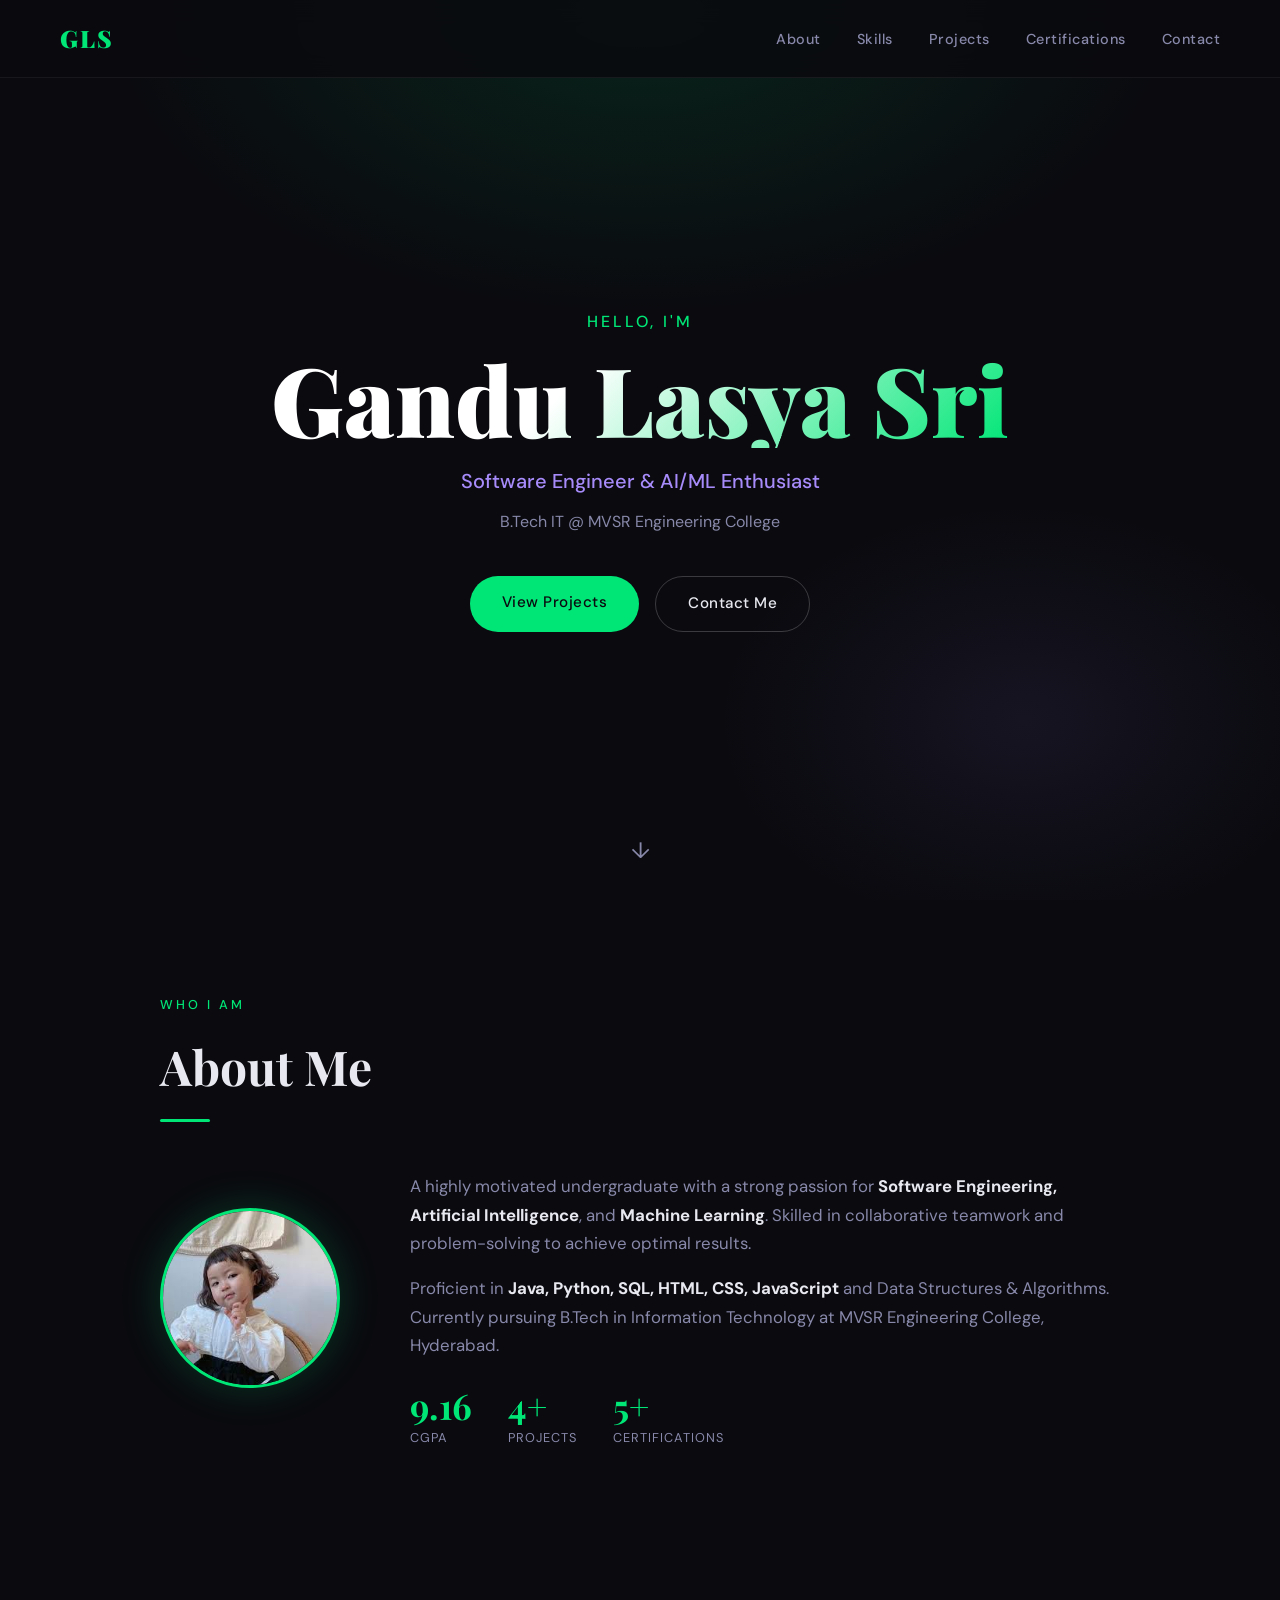
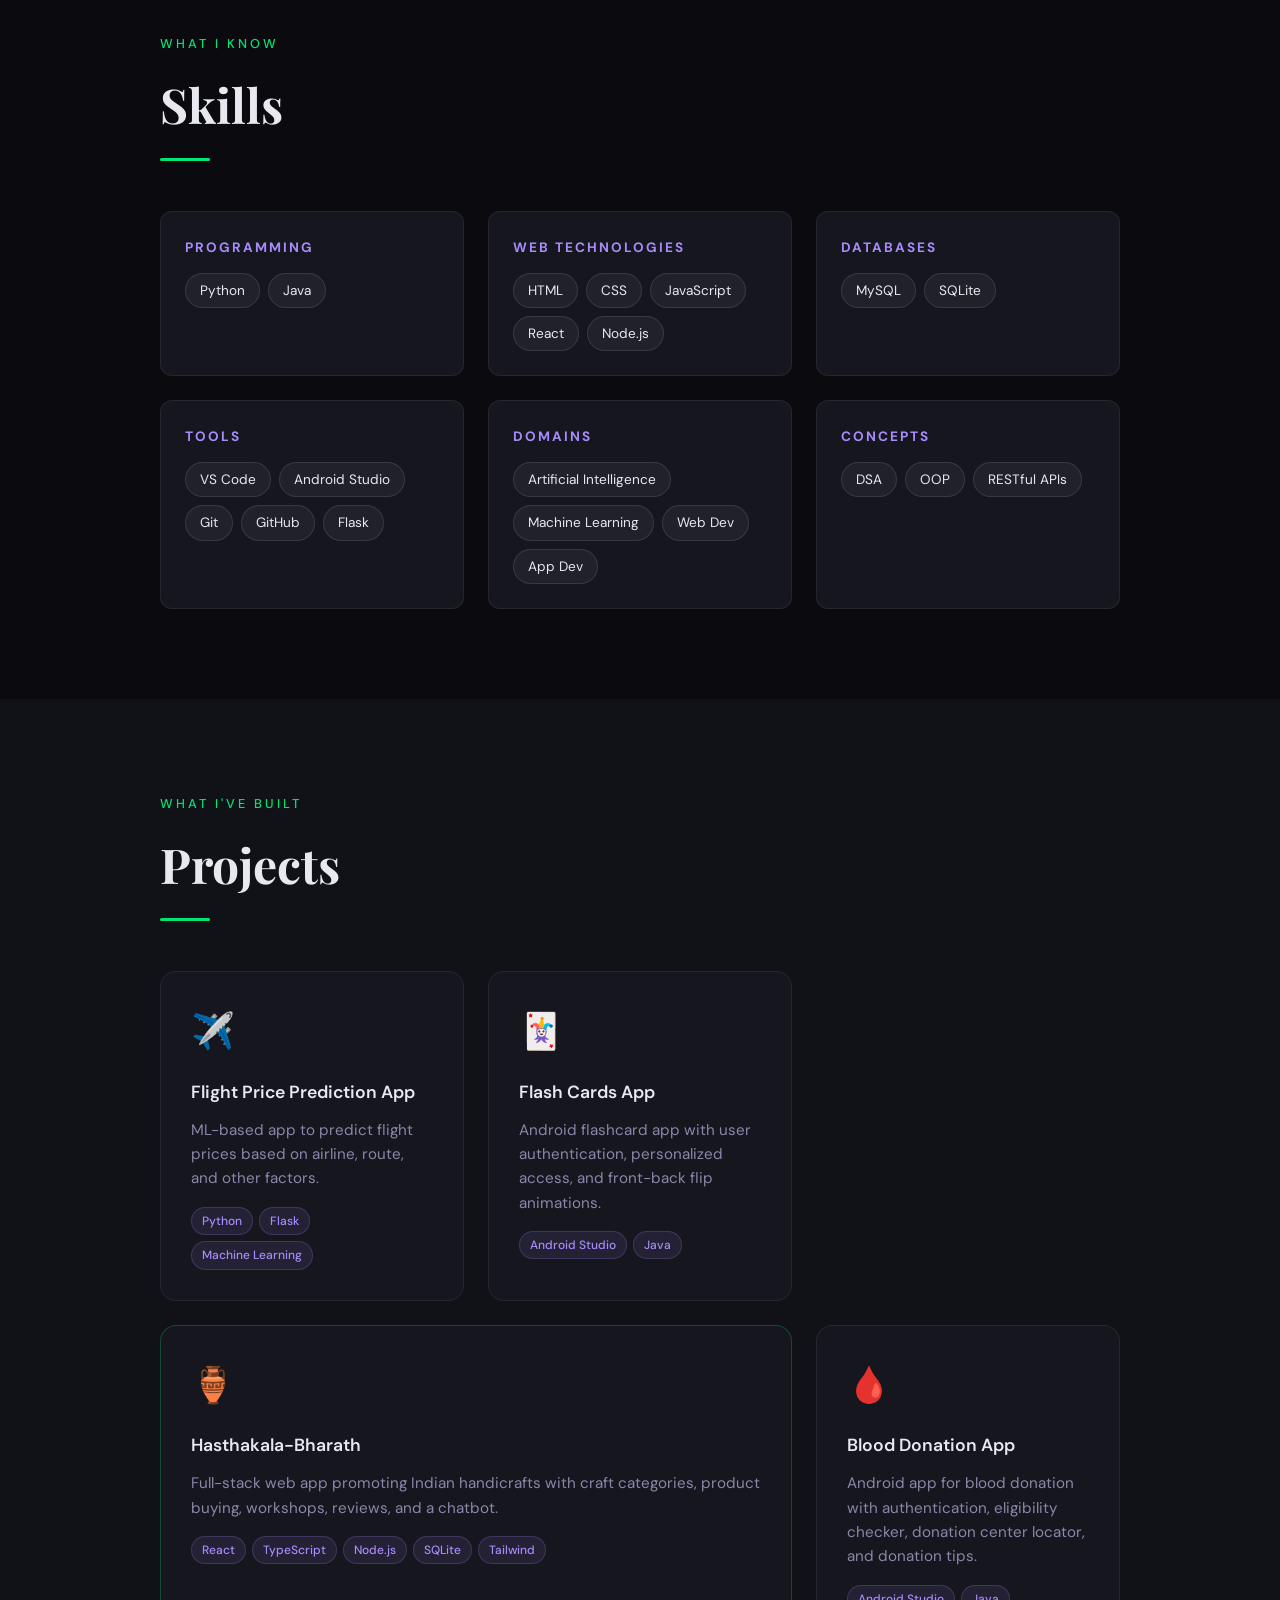
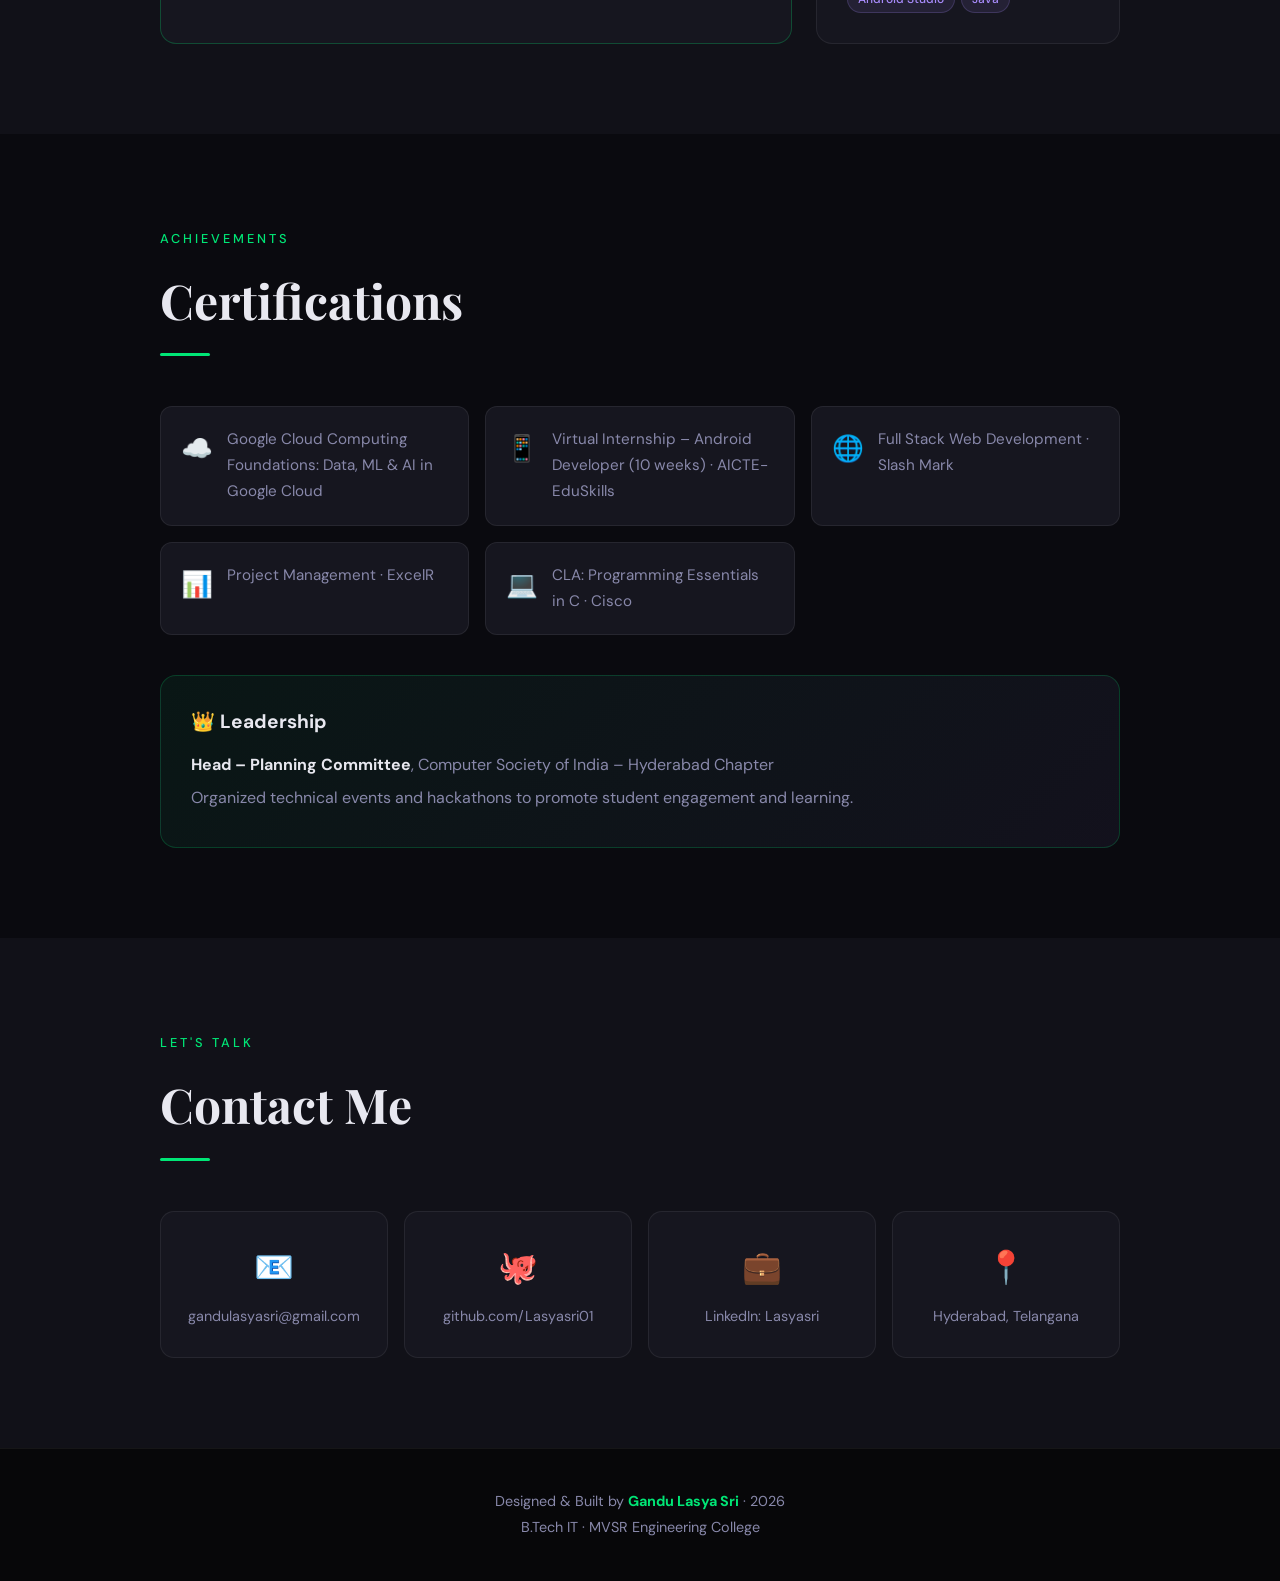
==== Task2_Portfolio/index.html @ d7825d14 "Add portfolio website - Level 1 Task 2" ====
<!DOCTYPE html>
<html lang="en">
<head>
  <meta charset="UTF-8" />
  <meta name="viewport" content="width=device-width, initial-scale=1.0"/>
  <title>Gandu Lasya Sri | Portfolio</title>
  <link rel="stylesheet" href="style.css" />
  <link href="https://fonts.googleapis.com/css2?family=Playfair+Display:wght@700;900&family=DM+Sans:wght@300;400;500&display=swap" rel="stylesheet"/>
</head>
<body>

  <!-- NAV -->
  <nav class="navbar">
    <span class="nav-logo">GLS</span>
    <ul class="nav-links">
      <li><a href="#about">About</a></li>
      <li><a href="#skills">Skills</a></li>
      <li><a href="#projects">Projects</a></li>
      <li><a href="#certifications">Certifications</a></li>
      <li><a href="#contact">Contact</a></li>
    </ul>
  </nav>

  <!-- HERO -->
  <header class="hero" id="home">
    <div class="hero-bg"></div>
    <div class="hero-content">
      <p class="hero-sub">Hello, I'm</p>
      <h1 class="hero-name">Gandu Lasya Sri</h1>
      <p class="hero-role">Software Engineer &amp; AI/ML Enthusiast</p>
      <p class="hero-desc">B.Tech IT @ MVSR Engineering College</p>
      <div class="hero-btns">
        <a href="#projects" class="btn btn-primary">View Projects</a>
        <a href="#contact" class="btn btn-outline">Contact Me</a>
      </div>
    </div>
    <div class="scroll-hint">↓</div>
  </header>

  <!-- ABOUT -->
  <section class="section" id="about">
    <div class="section-inner">
      <span class="section-tag">Who I Am</span>
      <h2 class="section-title">About Me</h2>
      <div class="about-grid">
        <img src="profile.jpg" alt="Gandu Lasya Sri" class="profile-pic" />
        <div class="about-text">
          <p>A highly motivated undergraduate with a strong passion for <strong>Software Engineering, Artificial Intelligence</strong>, and <strong>Machine Learning</strong>. Skilled in collaborative teamwork and problem-solving to achieve optimal results.</p>
          <p>Proficient in <strong>Java, Python, SQL, HTML, CSS, JavaScript</strong> and Data Structures &amp; Algorithms. Currently pursuing B.Tech in Information Technology at MVSR Engineering College, Hyderabad.</p>
          <div class="stats-row">
            <div class="stat"><span class="stat-num">9.16</span><span class="stat-label">CGPA</span></div>
            <div class="stat"><span class="stat-num">4+</span><span class="stat-label">Projects</span></div>
            <div class="stat"><span class="stat-num">5+</span><span class="stat-label">Certifications</span></div>
          </div>
        </div>
      </div>
    </div>
  </section>

  <!-- SKILLS -->
  <section class="section" id="skills">
    <div class="section-inner">
      <span class="section-tag">What I Know</span>
      <h2 class="section-title">Skills</h2>
      <div class="skills-grid">
        <div class="skill-group">
          <h3>Programming</h3>
          <div class="skill-tags">
            <span>Python</span><span>Java</span>
          </div>
        </div>
        <div class="skill-group">
          <h3>Web Technologies</h3>
          <div class="skill-tags">
            <span>HTML</span><span>CSS</span><span>JavaScript</span><span>React</span><span>Node.js</span>
          </div>
        </div>
        <div class="skill-group">
          <h3>Databases</h3>
          <div class="skill-tags">
            <span>MySQL</span><span>SQLite</span>
          </div>
        </div>
        <div class="skill-group">
          <h3>Tools</h3>
          <div class="skill-tags">
            <span>VS Code</span><span>Android Studio</span><span>Git</span><span>GitHub</span><span>Flask</span>
          </div>
        </div>
        <div class="skill-group">
          <h3>Domains</h3>
          <div class="skill-tags">
            <span>Artificial Intelligence</span><span>Machine Learning</span><span>Web Dev</span><span>App Dev</span>
          </div>
        </div>
        <div class="skill-group">
          <h3>Concepts</h3>
          <div class="skill-tags">
            <span>DSA</span><span>OOP</span><span>RESTful APIs</span>
          </div>
        </div>
      </div>
    </div>
  </section>

  <!-- PROJECTS -->
  <section class="section alt-bg" id="projects">
    <div class="section-inner">
      <span class="section-tag">What I've Built</span>
      <h2 class="section-title">Projects</h2>
      <div class="projects-grid">

        <div class="project-card">
          <div class="project-icon">✈️</div>
          <h3>Flight Price Prediction App</h3>
          <p>ML-based app to predict flight prices based on airline, route, and other factors.</p>
          <div class="project-tags"><span>Python</span><span>Flask</span><span>Machine Learning</span></div>
        </div>

        <div class="project-card">
          <div class="project-icon">🃏</div>
          <h3>Flash Cards App</h3>
          <p>Android flashcard app with user authentication, personalized access, and front-back flip animations.</p>
          <div class="project-tags"><span>Android Studio</span><span>Java</span></div>
        </div>

        <div class="project-card featured">
          <div class="project-icon">🏺</div>
          <h3>Hasthakala-Bharath</h3>
          <p>Full-stack web app promoting Indian handicrafts with craft categories, product buying, workshops, reviews, and a chatbot.</p>
          <div class="project-tags"><span>React</span><span>TypeScript</span><span>Node.js</span><span>SQLite</span><span>Tailwind</span></div>
        </div>

        <div class="project-card">
          <div class="project-icon">🩸</div>
          <h3>Blood Donation App</h3>
          <p>Android app for blood donation with authentication, eligibility checker, donation center locator, and donation tips.</p>
          <div class="project-tags"><span>Android Studio</span><span>Java</span></div>
        </div>

      </div>
    </div>
  </section>

  <!-- CERTIFICATIONS -->
  <section class="section" id="certifications">
    <div class="section-inner">
      <span class="section-tag">Achievements</span>
      <h2 class="section-title">Certifications</h2>
      <div class="cert-list">
        <div class="cert-item"><span class="cert-icon">☁️</span><p>Google Cloud Computing Foundations: Data, ML &amp; AI in Google Cloud</p></div>
        <div class="cert-item"><span class="cert-icon">📱</span><p>Virtual Internship – Android Developer (10 weeks) · AICTE-EduSkills</p></div>
        <div class="cert-item"><span class="cert-icon">🌐</span><p>Full Stack Web Development · Slash Mark</p></div>
        <div class="cert-item"><span class="cert-icon">📊</span><p>Project Management · ExcelR</p></div>
        <div class="cert-item"><span class="cert-icon">💻</span><p>CLA: Programming Essentials in C · Cisco</p></div>
      </div>

      <!-- LEADERSHIP -->
      <div class="leadership">
        <h3>👑 Leadership</h3>
        <p><strong>Head – Planning Committee</strong>, Computer Society of India – Hyderabad Chapter</p>
        <p>Organized technical events and hackathons to promote student engagement and learning.</p>
      </div>
    </div>
  </section>

  <!-- CONTACT -->
  <section class="section alt-bg" id="contact">
    <div class="section-inner">
      <span class="section-tag">Let's Talk</span>
      <h2 class="section-title">Contact Me</h2>
      <div class="contact-grid">
        <a class="contact-card" href="mailto:gandulasyasri@gmail.com">
          <span>📧</span>
          <p>gandulasyasri@gmail.com</p>
        </a>
        <a class="contact-card" href="https://github.com/Lasyasri01" target="_blank">
          <span>🐙</span>
          <p>github.com/Lasyasri01</p>
        </a>
        <a class="contact-card" href="https://www.linkedin.com/in/lasyasri" target="_blank">
          <span>💼</span>
          <p>LinkedIn: Lasyasri</p>
        </a>
        <div class="contact-card">
          <span>📍</span>
          <p>Hyderabad, Telangana</p>
        </div>
      </div>
    </div>
  </section>

  <!-- FOOTER -->
  <footer class="footer">
    <p>Designed &amp; Built by <strong>Gandu Lasya Sri</strong> · 2026</p>
    <p>B.Tech IT · MVSR Engineering College</p>
  </footer>

</body>
</html>
---- Task2_Portfolio/style.css ----
/* ========================
   RESET & BASE
======================== */
*, *::before, *::after {
  margin: 0; padding: 0;
  box-sizing: border-box;
}

:root {
  --green: #00e676;
  --dark: #0a0a0f;
  --dark2: #111118;
  --card: #16161f;
  --text: #e8e8f0;
  --muted: #8888aa;
  --accent: #a78bfa;
}

html { scroll-behavior: smooth; }

body {
  font-family: 'DM Sans', sans-serif;
  background-color: var(--dark);
  color: var(--text);
  line-height: 1.7;
}

a { text-decoration: none; color: inherit; }

/* ========================
   NAVBAR
======================== */
.navbar {
  position: fixed;
  top: 0; left: 0; right: 0;
  z-index: 100;
  display: flex;
  justify-content: space-between;
  align-items: center;
  padding: 18px 60px;
  background: rgba(10, 10, 15, 0.85);
  backdrop-filter: blur(12px);
  border-bottom: 1px solid rgba(255,255,255,0.06);
}

.nav-logo {
  font-family: 'Playfair Display', serif;
  font-size: 1.5rem;
  font-weight: 900;
  color: var(--green);
  letter-spacing: 2px;
}

.nav-links {
  display: flex;
  gap: 36px;
  list-style: none;
}

.nav-links a {
  font-size: 0.9rem;
  color: var(--muted);
  font-weight: 500;
  letter-spacing: 0.5px;
  transition: color 0.2s;
}

.nav-links a:hover { color: var(--green); }

/* ========================
   HERO
======================== */
.hero {
  min-height: 100vh;
  display: flex;
  flex-direction: column;
  justify-content: center;
  align-items: center;
  text-align: center;
  position: relative;
  overflow: hidden;
  padding: 100px 20px 60px;
}

.hero-bg {
  position: absolute;
  inset: 0;
  background:
    radial-gradient(ellipse 60% 50% at 50% 0%, rgba(0, 230, 118, 0.12) 0%, transparent 70%),
    radial-gradient(ellipse 40% 40% at 80% 80%, rgba(167, 139, 250, 0.08) 0%, transparent 60%);
}

.hero-content { position: relative; z-index: 1; }

.hero-sub {
  font-size: 1rem;
  color: var(--green);
  letter-spacing: 3px;
  text-transform: uppercase;
  margin-bottom: 12px;
  font-weight: 500;
}

.hero-name {
  font-family: 'Playfair Display', serif;
  font-size: clamp(3rem, 8vw, 6rem);
  font-weight: 900;
  line-height: 1.05;
  margin-bottom: 16px;
  background: linear-gradient(135deg, #ffffff 40%, var(--green) 100%);
  -webkit-background-clip: text;
  -webkit-text-fill-color: transparent;
  background-clip: text;
}

.hero-role {
  font-size: 1.25rem;
  color: var(--accent);
  font-weight: 500;
  margin-bottom: 10px;
}

.hero-desc {
  color: var(--muted);
  font-size: 1rem;
  margin-bottom: 40px;
}

.hero-btns { display: flex; gap: 16px; justify-content: center; flex-wrap: wrap; }

.btn {
  padding: 14px 32px;
  border-radius: 50px;
  font-size: 0.95rem;
  font-weight: 500;
  letter-spacing: 0.5px;
  transition: all 0.25s;
  cursor: pointer;
}

.btn-primary {
  background: var(--green);
  color: #0a0a0f;
}

.btn-primary:hover {
  background: #fff;
  transform: translateY(-2px);
  box-shadow: 0 8px 30px rgba(0,230,118,0.3);
}

.btn-outline {
  border: 1px solid rgba(255,255,255,0.2);
  color: var(--text);
}

.btn-outline:hover {
  border-color: var(--green);
  color: var(--green);
  transform: translateY(-2px);
}

.scroll-hint {
  position: absolute;
  bottom: 30px;
  left: 50%;
  transform: translateX(-50%);
  font-size: 1.4rem;
  color: var(--muted);
  animation: bounce 2s infinite;
}

@keyframes bounce {
  0%, 100% { transform: translateX(-50%) translateY(0); }
  50% { transform: translateX(-50%) translateY(8px); }
}

/* ========================
   SECTIONS
======================== */
.section { padding: 90px 20px; }
.alt-bg { background-color: var(--dark2); }

.section-inner {
  max-width: 960px;
  margin: 0 auto;
}

.section-tag {
  display: inline-block;
  font-size: 0.8rem;
  text-transform: uppercase;
  letter-spacing: 3px;
  color: var(--green);
  font-weight: 500;
  margin-bottom: 10px;
}

.section-title {
  font-family: 'Playfair Display', serif;
  font-size: clamp(2rem, 5vw, 3rem);
  font-weight: 700;
  margin-bottom: 50px;
  position: relative;
}

.section-title::after {
  content: '';
  display: block;
  width: 50px;
  height: 3px;
  background: var(--green);
  margin-top: 12px;
  border-radius: 2px;
}

/* ========================
   ABOUT
======================== */
.about-grid {
  display: grid;
  grid-template-columns: 200px 1fr;
  gap: 50px;
  align-items: center;
}

.about-photo-placeholder {
  width: 180px;
  height: 180px;
  border-radius: 50%;
  background: linear-gradient(135deg, #1a1a2e, #2a2a4e);
  border: 3px solid var(--green);
  display: flex;
  align-items: center;
  justify-content: center;
  font-family: 'Playfair Display', serif;
  font-size: 2.5rem;
  font-weight: 700;
  color: var(--green);
  box-shadow: 0 0 40px rgba(0,230,118,0.15);
}

.about-text p {
  color: var(--muted);
  margin-bottom: 16px;
  font-size: 1.05rem;
}

.about-text strong { color: var(--text); }

.stats-row {
  display: flex;
  gap: 36px;
  margin-top: 28px;
}

.stat { display: flex; flex-direction: column; }

.stat-num {
  font-family: 'Playfair Display', serif;
  font-size: 2.2rem;
  font-weight: 700;
  color: var(--green);
  line-height: 1;
}

.stat-label {
  font-size: 0.8rem;
  color: var(--muted);
  text-transform: uppercase;
  letter-spacing: 1px;
  margin-top: 4px;
}
.profile-pic {
  width: 180px;
  height: 180px;
  border-radius: 50%;
  object-fit: cover;
  border: 3px solid var(--green);
  box-shadow: 0 0 40px rgba(0,230,118,0.2);
  margin-bottom: 24px;
}

/* ========================
   TIMELINE (EDUCATION)
======================== */
.timeline { position: relative; padding-left: 30px; }

.timeline::before {
  content: '';
  position: absolute;
  left: 6px; top: 0; bottom: 0;
  width: 2px;
  background: linear-gradient(to bottom, var(--green), transparent);
}

.timeline-item {
  position: relative;
  margin-bottom: 36px;
}

.timeline-dot {
  position: absolute;
  left: -28px;
  top: 6px;
  width: 14px;
  height: 14px;
  border-radius: 50%;
  background: var(--green);
  box-shadow: 0 0 12px rgba(0,230,118,0.5);
}

.timeline-card {
  background: var(--card);
  border: 1px solid rgba(255,255,255,0.07);
  border-radius: 12px;
  padding: 24px 28px;
  transition: border-color 0.2s;
}

.timeline-card:hover { border-color: var(--green); }

.tl-year {
  font-size: 0.8rem;
  color: var(--green);
  letter-spacing: 1px;
  font-weight: 500;
}

.timeline-card h3 {
  font-size: 1.1rem;
  font-weight: 600;
  margin: 6px 0;
}

.timeline-card p { color: var(--muted); font-size: 0.95rem; }

.badge {
  display: inline-block;
  margin-top: 10px;
  padding: 4px 14px;
  background: rgba(0,230,118,0.12);
  color: var(--green);
  border-radius: 20px;
  font-size: 0.8rem;
  font-weight: 600;
}

/* ========================
   SKILLS
======================== */
.skills-grid {
  display: grid;
  grid-template-columns: repeat(auto-fit, minmax(260px, 1fr));
  gap: 24px;
}

.skill-group {
  background: var(--card);
  border: 1px solid rgba(255,255,255,0.07);
  border-radius: 12px;
  padding: 24px;
  transition: border-color 0.2s, transform 0.2s;
}

.skill-group:hover {
  border-color: var(--green);
  transform: translateY(-4px);
}

.skill-group h3 {
  font-size: 0.85rem;
  text-transform: uppercase;
  letter-spacing: 2px;
  color: var(--accent);
  margin-bottom: 14px;
}

.skill-tags { display: flex; flex-wrap: wrap; gap: 8px; }

.skill-tags span {
  padding: 5px 14px;
  background: rgba(255,255,255,0.05);
  border: 1px solid rgba(255,255,255,0.1);
  border-radius: 20px;
  font-size: 0.85rem;
  color: var(--text);
  transition: all 0.2s;
}

.skill-tags span:hover {
  background: rgba(0,230,118,0.12);
  border-color: var(--green);
  color: var(--green);
}

/* ========================
   PROJECTS
======================== */
.projects-grid {
  display: grid;
  grid-template-columns: repeat(auto-fit, minmax(280px, 1fr));
  gap: 24px;
}

.project-card {
  background: var(--card);
  border: 1px solid rgba(255,255,255,0.07);
  border-radius: 16px;
  padding: 30px;
  transition: all 0.25s;
  position: relative;
  overflow: hidden;
}

.project-card::before {
  content: '';
  position: absolute;
  top: 0; left: 0; right: 0;
  height: 3px;
  background: linear-gradient(90deg, var(--green), var(--accent));
  opacity: 0;
  transition: opacity 0.25s;
}

.project-card:hover {
  transform: translateY(-6px);
  border-color: rgba(0,230,118,0.3);
  box-shadow: 0 20px 40px rgba(0,0,0,0.3);
}

.project-card:hover::before { opacity: 1; }

.project-card.featured {
  border-color: rgba(0,230,118,0.25);
  grid-column: span 2;
}

.project-icon { font-size: 2.2rem; margin-bottom: 16px; }

.project-card h3 {
  font-size: 1.1rem;
  font-weight: 600;
  margin-bottom: 10px;
}

.project-card p {
  color: var(--muted);
  font-size: 0.95rem;
  margin-bottom: 16px;
  line-height: 1.6;
}

.project-tags { display: flex; flex-wrap: wrap; gap: 6px; }

.project-tags span {
  padding: 3px 10px;
  background: rgba(167,139,250,0.1);
  border: 1px solid rgba(167,139,250,0.2);
  color: var(--accent);
  border-radius: 20px;
  font-size: 0.75rem;
  font-weight: 500;
}

/* ========================
   CERTIFICATIONS
======================== */
.cert-list {
  display: grid;
  grid-template-columns: repeat(auto-fit, minmax(280px, 1fr));
  gap: 16px;
  margin-bottom: 40px;
}

.cert-item {
  display: flex;
  align-items: flex-start;
  gap: 14px;
  background: var(--card);
  border: 1px solid rgba(255,255,255,0.07);
  border-radius: 12px;
  padding: 20px;
  transition: border-color 0.2s;
}

.cert-item:hover { border-color: var(--green); }

.cert-icon { font-size: 1.6rem; flex-shrink: 0; }

.cert-item p { color: var(--muted); font-size: 0.95rem; }

.leadership {
  background: linear-gradient(135deg, rgba(0,230,118,0.06), rgba(167,139,250,0.06));
  border: 1px solid rgba(0,230,118,0.2);
  border-radius: 16px;
  padding: 30px;
}

.leadership h3 { font-size: 1.2rem; margin-bottom: 12px; }
.leadership p { color: var(--muted); margin-bottom: 6px; }
.leadership strong { color: var(--text); }

/* ========================
   CONTACT
======================== */
.contact-grid {
  display: grid;
  grid-template-columns: repeat(auto-fit, minmax(200px, 1fr));
  gap: 16px;
}

.contact-card {
  display: flex;
  flex-direction: column;
  align-items: center;
  gap: 10px;
  background: var(--card);
  border: 1px solid rgba(255,255,255,0.07);
  border-radius: 14px;
  padding: 28px 20px;
  text-align: center;
  transition: all 0.25s;
  cursor: pointer;
}

.contact-card:hover {
  border-color: var(--green);
  transform: translateY(-4px);
  box-shadow: 0 12px 30px rgba(0,0,0,0.2);
}

.contact-card span { font-size: 2rem; }
.contact-card p { color: var(--muted); font-size: 0.9rem; word-break: break-all; }

/* ========================
   FOOTER
======================== */
.footer {
  text-align: center;
  padding: 40px 20px;
  background: #070709;
  border-top: 1px solid rgba(255,255,255,0.06);
  color: var(--muted);
  font-size: 0.9rem;
  line-height: 1.8;
}

.footer strong { color: var(--green); }

/* ========================
   RESPONSIVE
======================== */
@media (max-width: 768px) {
  .navbar { padding: 16px 24px; }
  .nav-links { display: none; }
  .about-grid { grid-template-columns: 1fr; text-align: center; }
  .about-photo-placeholder { margin: 0 auto; }
  .stats-row { justify-content: center; }
  .project-card.featured { grid-column: span 1; }
}
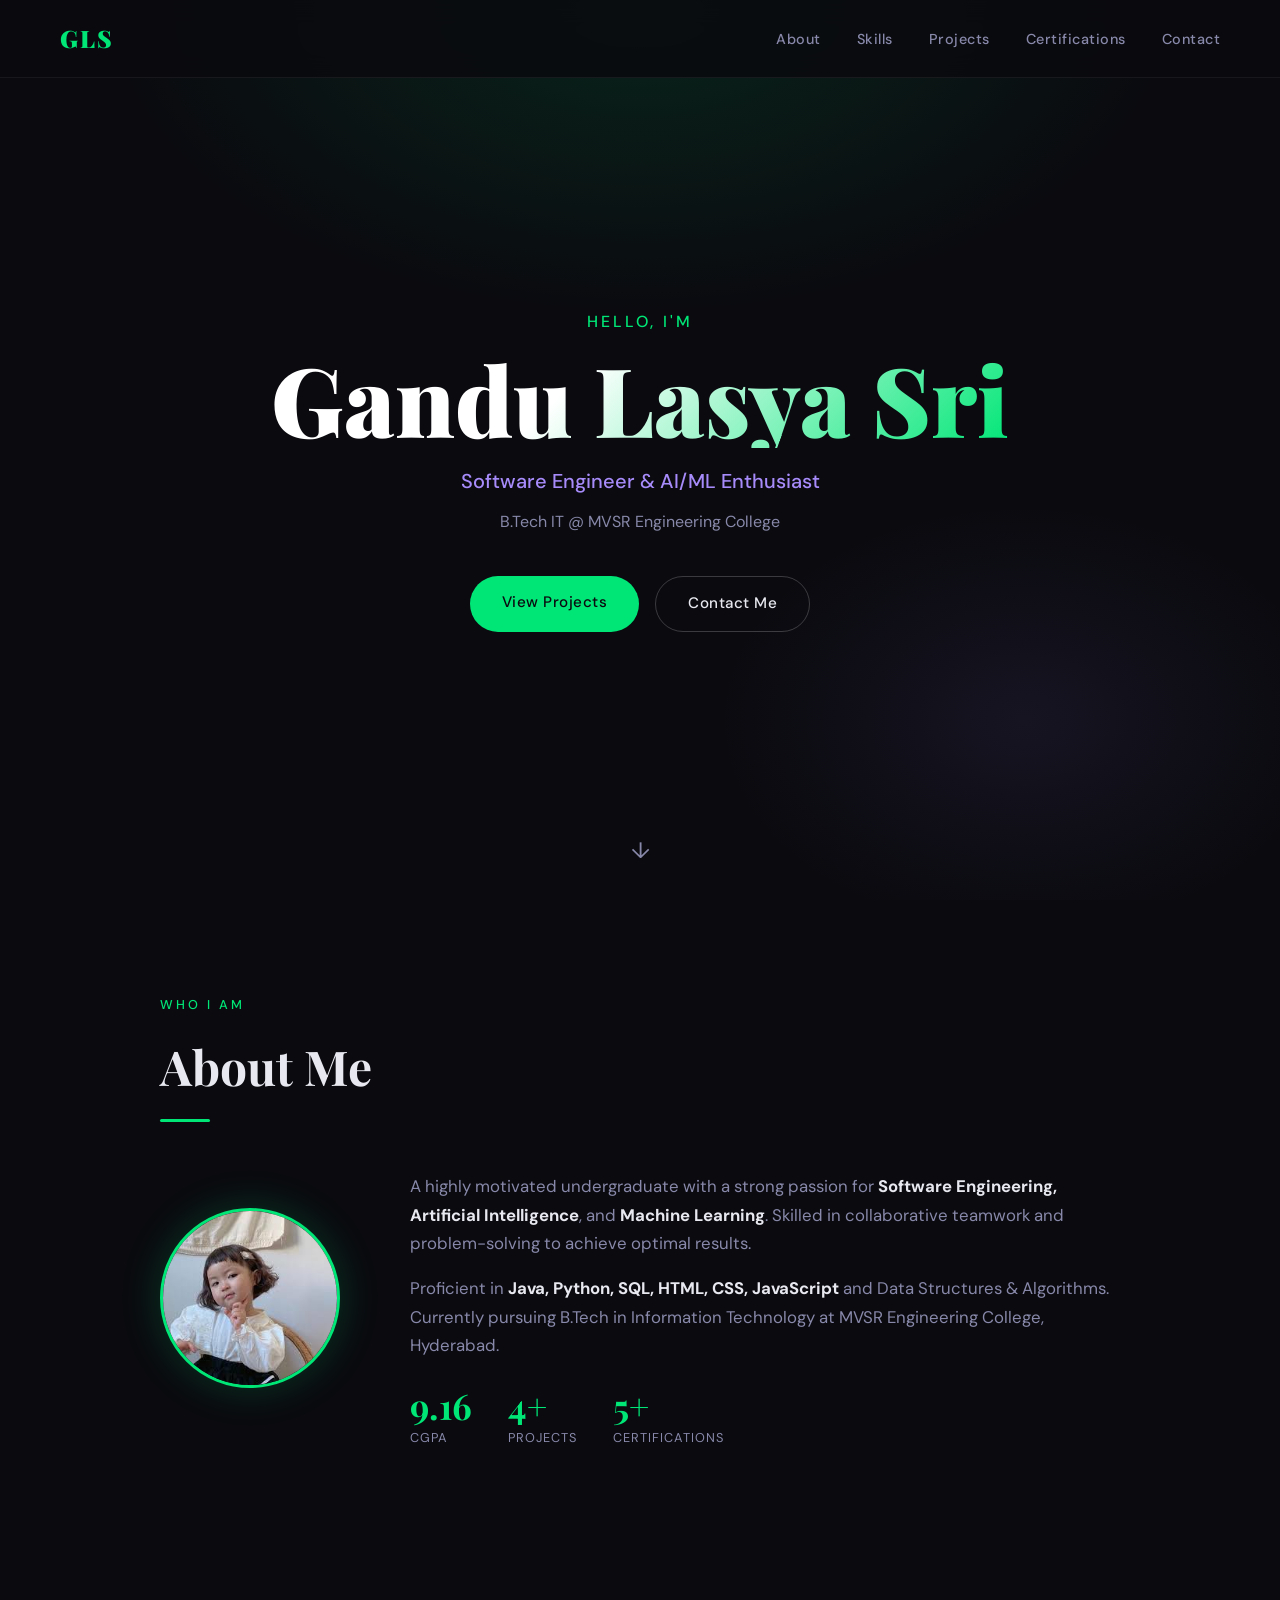
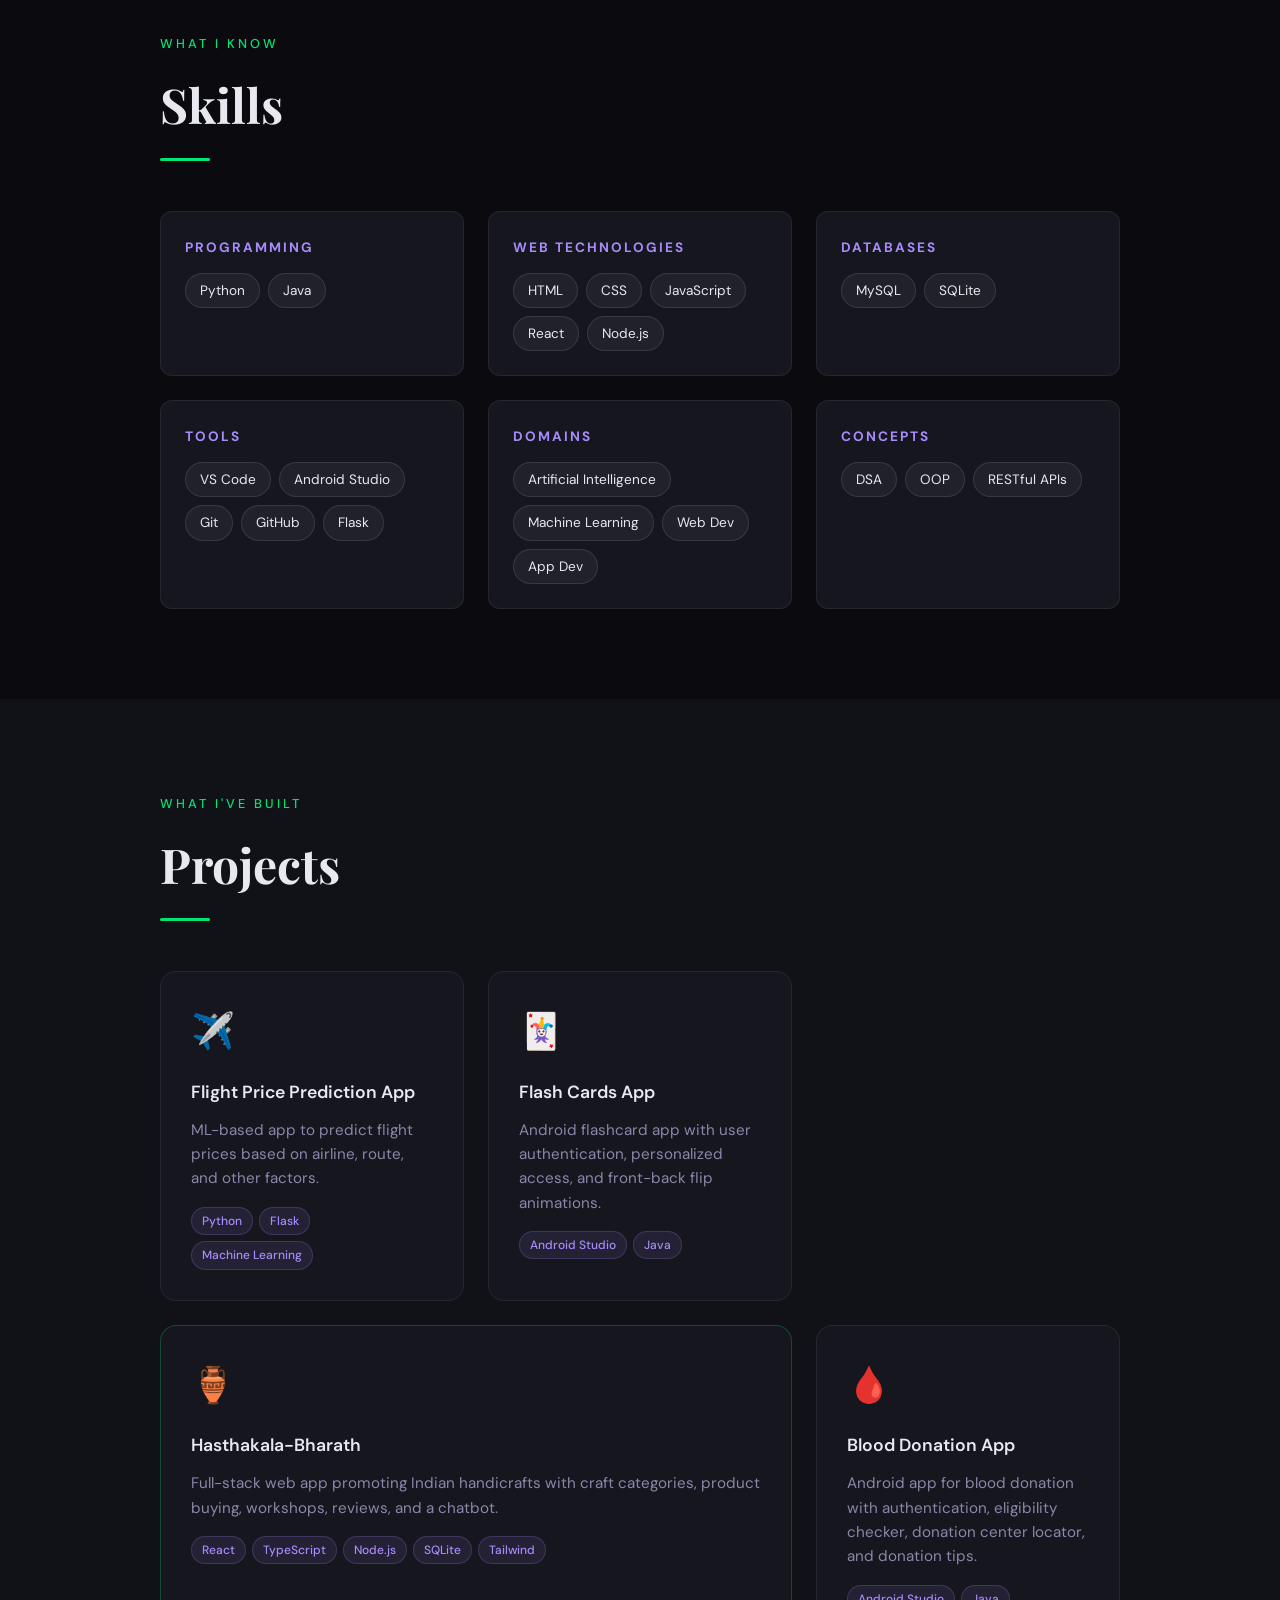
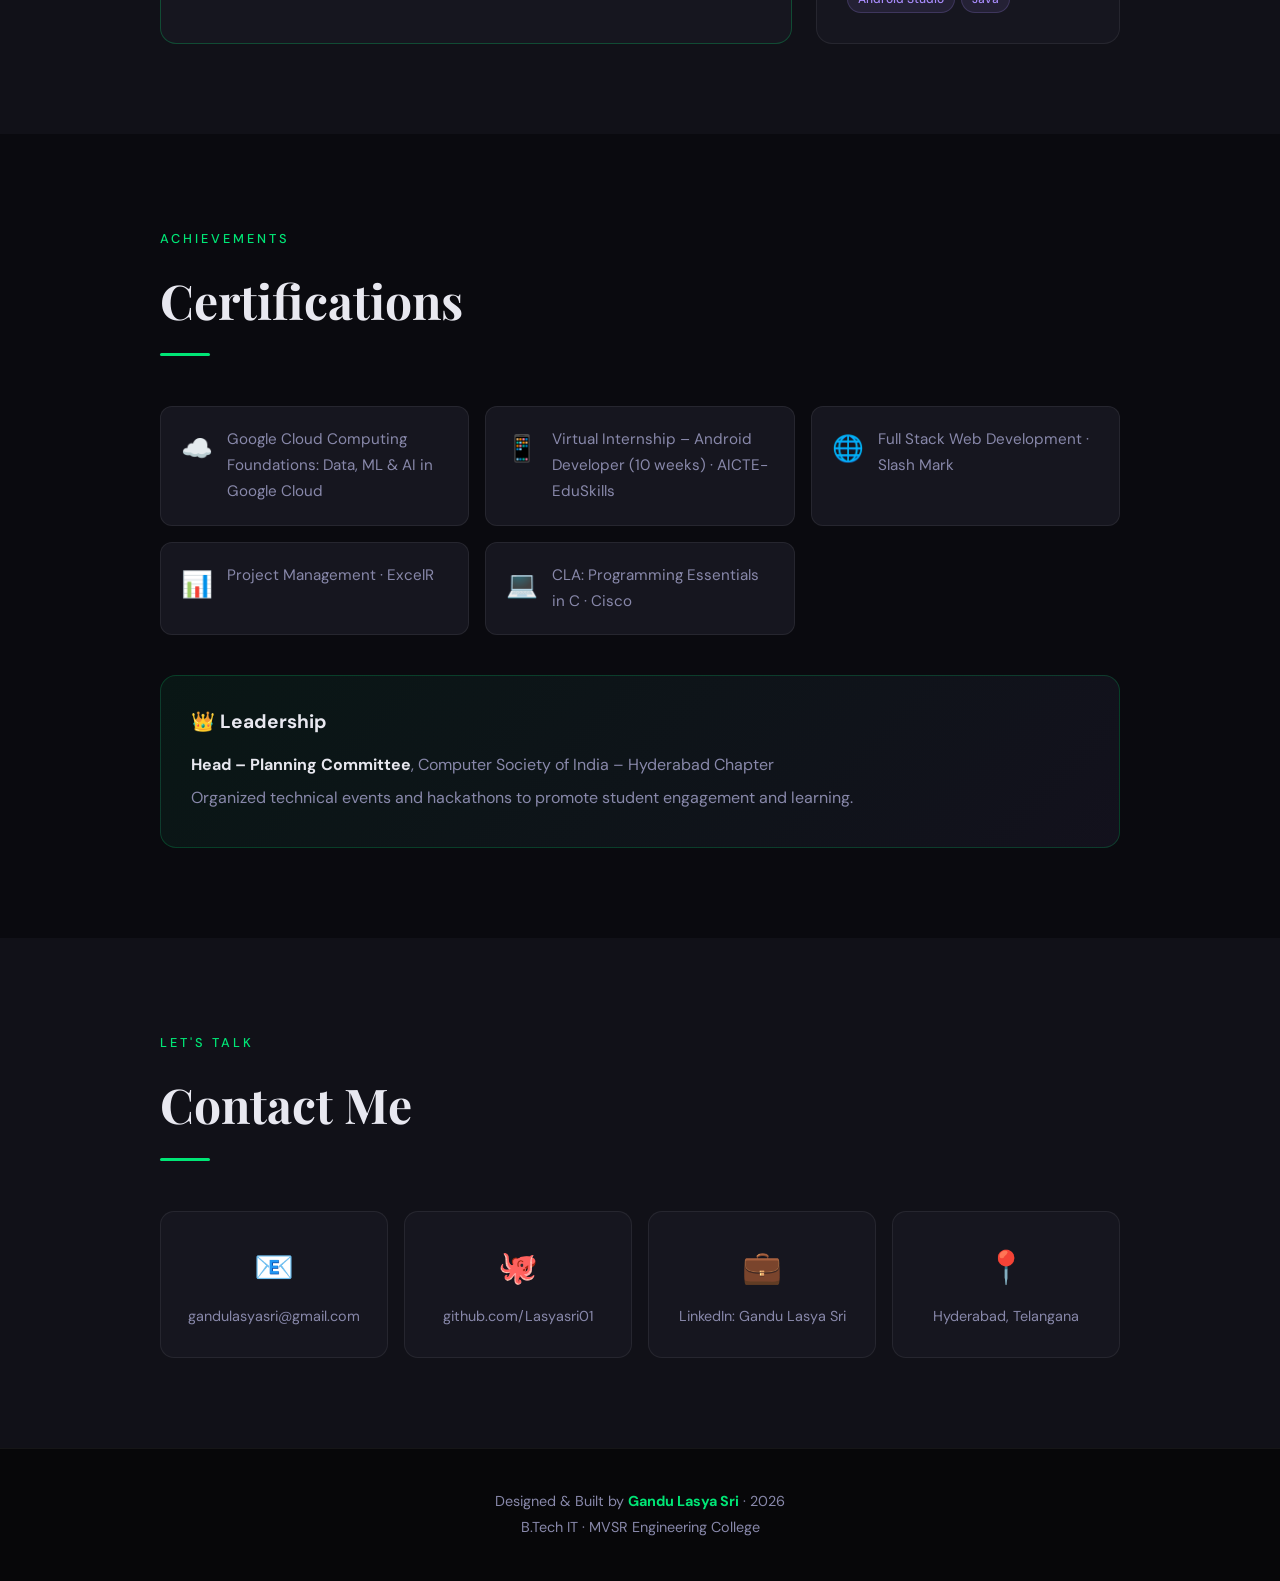
==== commit 7646e89e: "Update index.html" ====
--- a/Task2_Portfolio/index.html
+++ b/Task2_Portfolio/index.html
@@ -178,10 +178,10 @@
           <span>🐙</span>
           <p>github.com/Lasyasri01</p>
         </a>
-        <a class="contact-card" href="https://www.linkedin.com/in/lasyasri" target="_blank">
-          <span>💼</span>
-          <p>LinkedIn: Lasyasri</p>
-        </a>
+        <a class="contact-card" href="https://www.linkedin.com/in/gandulasyasri" target="_blank">
+  <span>💼</span>
+  <p>LinkedIn: Gandu Lasya Sri</p>
+</a>
         <div class="contact-card">
           <span>📍</span>
           <p>Hyderabad, Telangana</p>
@@ -197,4 +197,4 @@
   </footer>
 
 </body>
-</html>+</html>
